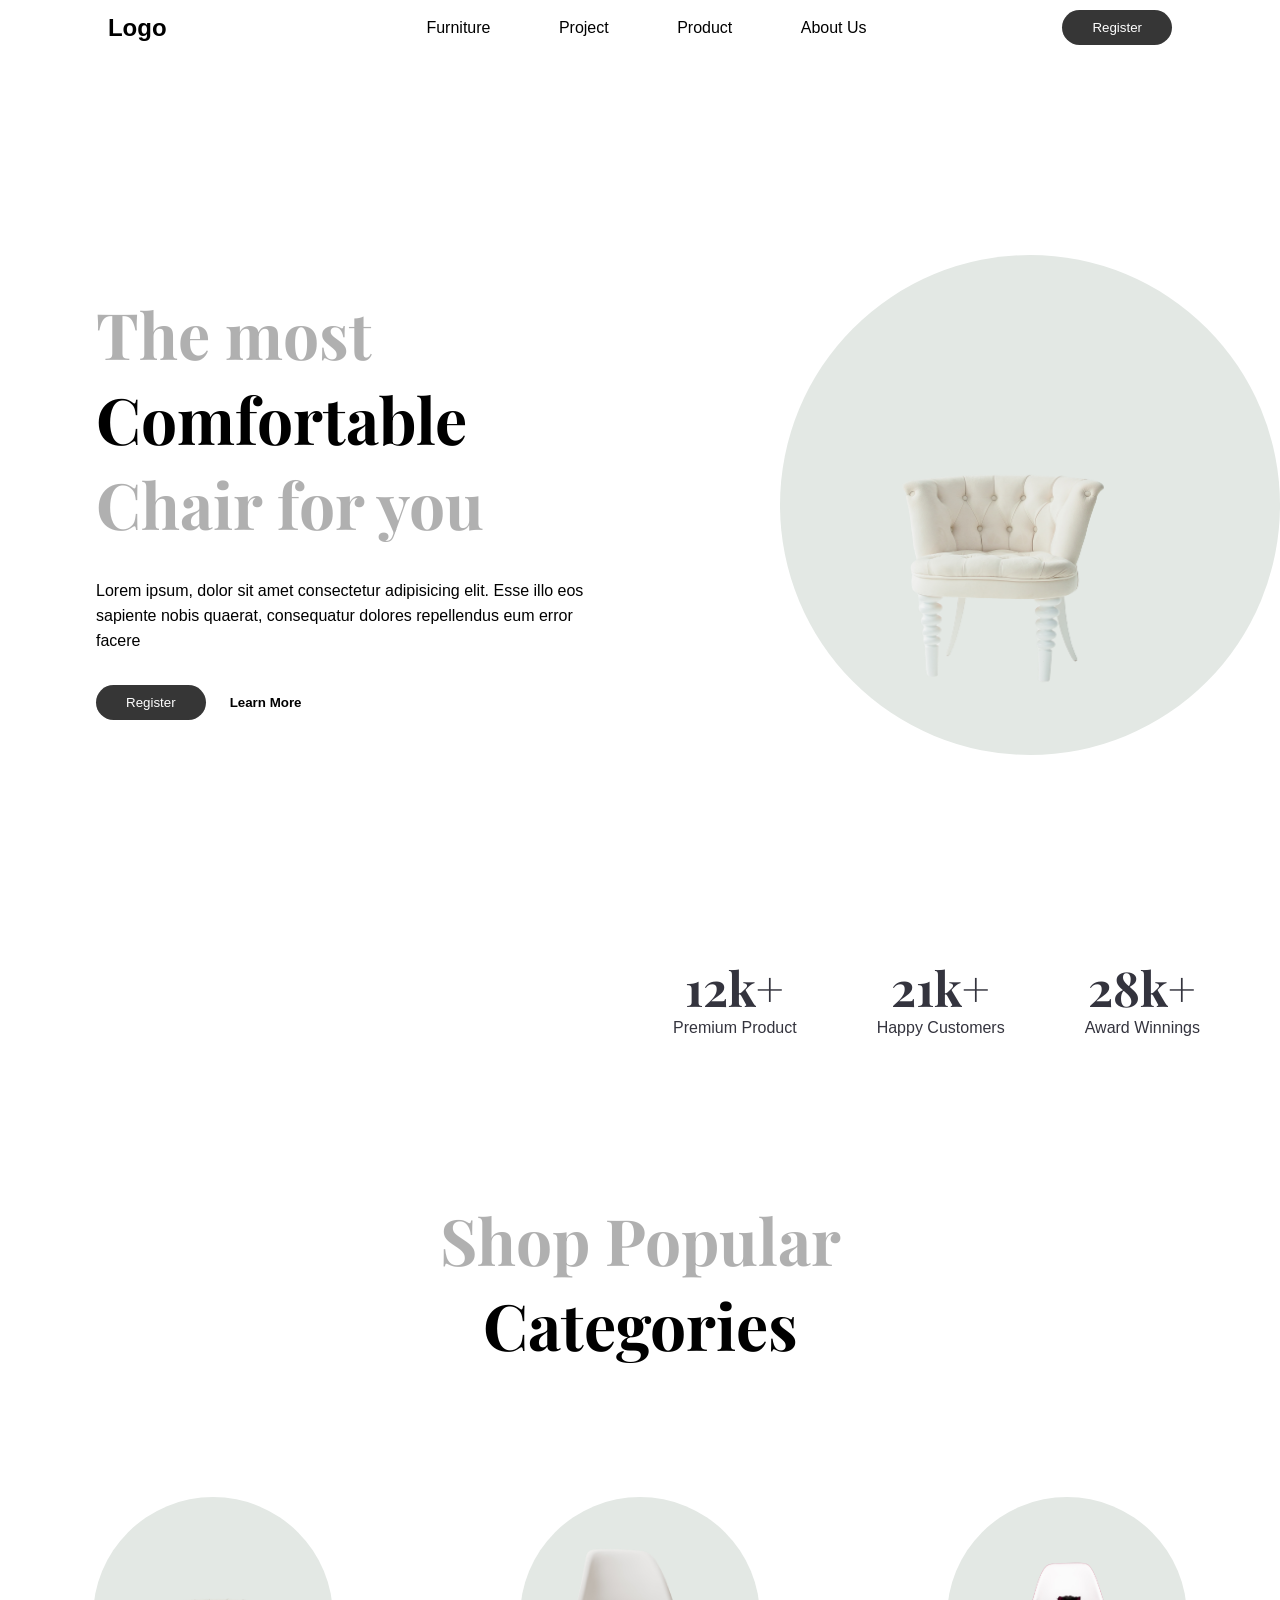
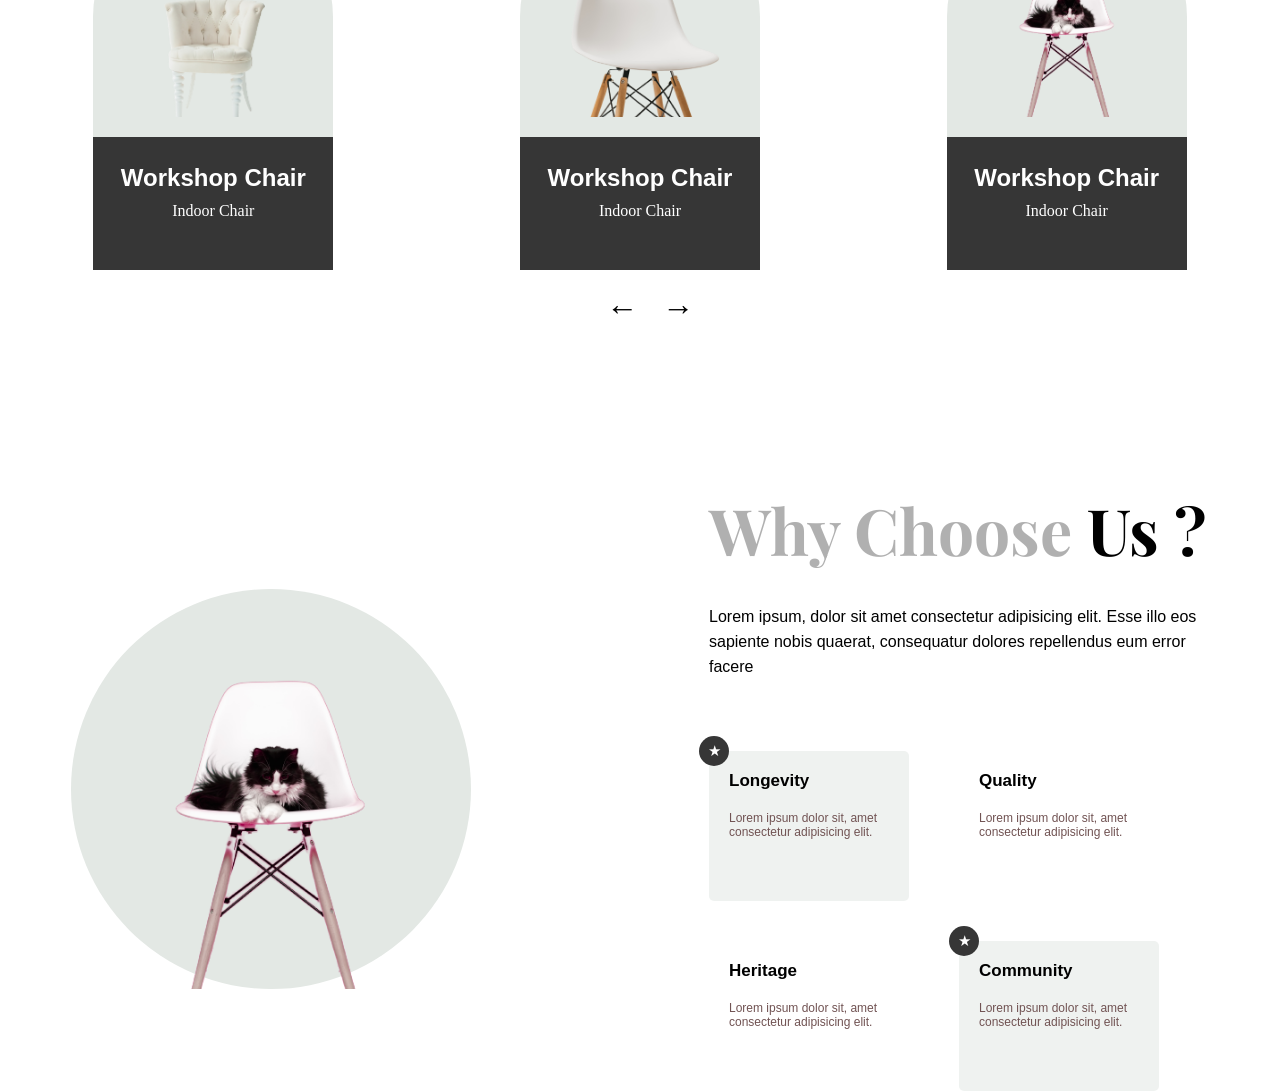
==== Chairs Project/index.html @ a160fc6c "new commit" ====
<!doctype html>
<html lang="en">
  <head>
    <meta charset="UTF-8" />
    <meta name="viewport" content="width=device-width, initial-scale=1.0" />
    <title>Chairs</title>
    <link rel="stylesheet" href="style.css" />
  </head>
  <body>
    <!-- Nav Start  -->
    <nav>
      <div class="logo">
        <h1>Logo</h1>
      </div>
      <ul>
        <li><a href="">Furniture</a></li>
        <li><a href="">Project</a></li>
        <li><a href="">Product</a></li>
        <li><a href="">About Us</a></li>
      </ul>
      <button class="btn-fill">Register</button>
    </nav>
    <!-- Nav End     -->

    <!-- Header Start -->
    <header>
      <div class="content-container">
        <h1 class="main-headings">
          The most<br />
          <span>Comfortable</span><br />
          Chair for you
        </h1>
        <p class="primary-headings">
          Lorem ipsum, dolor sit amet consectetur adipisicing elit. Esse illo
          eos sapiente nobis quaerat, consequatur dolores repellendus eum error
          facere
        </p>
        <div class="btns-container">
          <button class="btn-fill">Register</button>
          <button class="btn-outline">Learn More</button>
        </div>
      </div>

      <div class="img-container">
        <img
          src="Images/daniil-silantev-1P6AnKDw6S8-unsplash-removebg-preview.png"
          alt=""
        />
      </div>
    </header>
    <!-- Header End -->

    <!-- Popularity Start  -->

    <section class="popularity">
      <div class="popularity-one">
        <h1>12k+</h1>
        <p>Premium Product</p>
      </div>
      <div class="popularity-two">
        <h1>21k+</h1>
        <p>Happy Customers</p>
      </div>
      <div class="popularity-three">
        <h1>28k+</h1>
        <p>Award Winnings</p>
      </div>
    </section>
    <!-- Popularity End  -->

    <!-- Products Start  -->
    <section class="products-container">
      <h1 class="products-headings main-headings">
        Shop Popular <br />
        <span>Categories</span>
      </h1>
      <div class="products">
        <div class="product">
          <div class="product-img-layer">
            <div class="img img-one"></div>
          </div>
          <div class="product-content">
            <h1 class="product-name">Workshop Chair</h1>
            <p class="product-quality">Indoor Chair</p>
          </div>
        </div>
        <div class="product">
          <div class="product-img-layer">
            <div class="img img-two"></div>
          </div>
          <div class="product-content">
            <h1 class="product-name">Workshop Chair</h1>
            <p class="product-quality">Indoor Chair</p>
          </div>
        </div>
        <div class="product">
          <div class="product-img-layer">
            <div class="img img-three"></div>
          </div>
          <div class="product-content">
            <h1 class="product-name">Workshop Chair</h1>
            <p class="product-quality">Indoor Chair</p>
          </div>
        </div>
      </div>
      <div class="b-container">
        <button>&#x2190;</button>
        <button>&rarr;</button>
      </div>
    </section>
    <!-- Products End  -->

    <!-- Why Us Start  -->
    <section class="why-us">
      <div class="section-img-container">
        <div class="img-layer">
          <div class="img"></div>
        </div>
      </div>
      <div class="content-container">
        <h1 class="main-headings">
          Why Choose
          <span>Us ?</span>
        </h1>
        <p class="primary-headings">
          Lorem ipsum, dolor sit amet consectetur adipisicing elit. Esse illo
          eos sapiente nobis quaerat, consequatur dolores repellendus eum error
          facere
        </p>

        <div class="cards">
          <div class="card card-fill">
            <div class="star">&#9733;</div>
            <h1 class="card-title">Longevity</h1>
            <p class="card-info">
              Lorem ipsum dolor sit, amet consectetur adipisicing elit.
            </p>
          </div>
          <div class="card">
            <h1 class="card-title">Quality</h1>
            <p class="card-info">
              Lorem ipsum dolor sit, amet consectetur adipisicing elit.
            </p>
          </div>
          <div class="card">
            <h1 class="card-title">Heritage</h1>
            <p class="card-info">
              Lorem ipsum dolor sit, amet consectetur adipisicing elit.
            </p>
          </div>
          <div class="card card-fill">
            <div class="star">&#9733;</div>
            <h1 class="card-title">Community</h1>
            <p class="card-info">
              Lorem ipsum dolor sit, amet consectetur adipisicing elit.
            </p>
          </div>
        </div>
      </div>
    </section>
    <!-- Why Us End  -->
  </body>
</html>
---- Chairs Project/style.css ----
/* Resets  */
@import url("https://fonts.googleapis.com/css2?family=Playfair+Display:ital,wght@0,400..900;1,400..900&display=swap");

* {
  margin: 0;
  padding: 0;
  box-sizing: border-box;
}

:root {
  --main-color: #e3e8e4;
  --primary-color: #363636;
  --main-font: "Playfair Display", serif;
}

/* Nav Start  */
nav {
  display: flex;
  justify-content: space-around;
  align-items: center;
  text-align: center;
  font-family: sans-serif;
  padding: 10px;
}

ul li {
  display: inline;
  list-style: none;
}

ul li a {
  text-decoration: none;
  color: #000;
  margin-left: 4rem;
}

ul li a:hover {
  border-bottom: 5px solid var(--primary-color);
  padding-bottom: 10px;
}

.btn-fill {
  padding: 10px 30px;
  background: var(--primary-color);
  border: none;
  border-radius: 100px;
  color: #fff;
  cursor: pointer;
}

.btn-outline {
  background: transparent;
  border: none;
  margin-left: 20px;
  font-weight: bold;
  cursor: pointer;
}

/* Nav End  */

/* Header Start  */

header {
  height: 100vh;
  display: flex;
  flex-wrap: wrap;
  justify-content: space-between;
  align-items: center;
}

.content-container {
  margin-left: 6rem;
}

.main-headings {
  font-size: 4rem;
  font-family: var(--main-font);
  color: #0000004f;
  margin-bottom: 2rem;
}

.main-headings span {
  color: #000;
}

.primary-headings {
  max-width: 500px;
  font-family: sans-serif;
  line-height: 25px;
  margin-bottom: 2rem;
}

.img-container {
  width: 500px;
  height: 500px;
  background: var(--main-color);
  border-radius: 100%;
}

.img-container img {
  width: 400px;
  height: 500px;
  margin-left: 20px;
  margin-bottom: 40px;
}

/* Header End  */

/* Popularity Strart */

.popularity {
  display: flex;
  justify-content: flex-end;
  align-items: center;
}

.popularity div {
  margin-right: 5rem;
}

.popularity div h1 {
  font-size: 3rem;
  text-align: center;
  color: #34343e;
  font-family: var(--main-font);
}

.popularity div p {
  color: #34343e;
  font-family: sans-serif;
}
/* Popularity End */

/* Products Start  */

.products-headings {
  text-align: center;
  margin-top: 10rem;
  margin-bottom: 5rem;
  font-size: 4rem;
  color: #0000004f;
}

.products {
  display: flex;
  flex-wrap: wrap;
  justify-content: space-around;
  align-items: center;
}

.product {
  display: flex;
  flex-direction: column;
  justify-content: center;
  align-items: center;
  margin-top: 50px;
}

.product .product-img-layer {
  background-color: var(--main-color);
  border-top-left-radius: 200px;
  border-top-right-radius: 200px;
  padding: 20px;
}

.product .product-img-layer .img {
  width: 200px;
  height: 200px;
}

.product .product-img-layer .img-one {
  background: url(Images/daniil-silantev-1P6AnKDw6S8-unsplash-removebg-preview.png);
  background-size: cover;
  background-position: center;
}

.product .product-img-layer .img-two {
  background: url(Images/bruno-emmanuelle--MUoHL1XULM-unsplash-removebg-preview.png);
  background-size: cover;
  background-position: center;
}

.product .product-img-layer .img-three {
  background: url(Images/scott-webb-eD853mTbBA0-unsplash-removebg-preview.png);
  background-size: cover;
  background-position: center;
}

.product-content {
  background: var(--primary-color);
  padding: 27px;
  padding-bottom: 50px;
  width: 240px;
  text-align: center;
  color: #fff;
}

.product-content .product-name {
  font-family: sans-serif;
  margin-bottom: 10px;
}

.b-container {
  text-align: center;
}

.product-content .product-name {
  font-family: sans-serif;
  margin-bottom: 10px;
}

.b-container button {
  border: none;
  background: transparent;
  font-size: 2rem;
  cursor: pointer;
  margin: 0 auto;
  margin-left: 20px;
  margin-top: 20px;
}
/* Products End  */

/* Why Choose Us Start */
.why-us {
  display: flex;
  flex-wrap: wrap;
  justify-content: space-around;
  align-items: center;
  margin-top: 10rem;
}

.why-us .img-layer {
  width: 400px;
  height: 400px;
  background: var(--main-color);
  border-radius: 100%;
}

.why-us .img-layer .img {
  width: 400px;
  height: 400px;
  background: url(Images/scott-webb-eD853mTbBA0-unsplash-removebg-preview.png);
  background-size: cover;
  background-position: center;
}

.cards {
  display: grid;
  grid-template-columns: 2fr 2fr;
}

.card {
  width: 200px;
  height: 150px;
  padding: 20px;
  margin-top: 40px;
  border-radius: 5px;
}

.card.card-fill {
  background: #e3e8e490;
  position: relative;
}

.card-fill .star {
  width: 10px;
  height: 10px;
  padding: 15px;
  border-radius: 100%;
  background: var(--primary-color);
  position: absolute;
  top: -15px;
  left: -10px;
  display: flex;
  justify-content: center;
  align-items: center;
  font-size: 15px;
  color: #fff;
}

.card h1 {
  color: #000;
  font-family: sans-serif;
  font-size: 17px;
}

.card p {
  color: #715353;
  font-family: sans-serif;
  font-size: 12px;
  margin-top: 20px;
}
/* Why Choose Us End */
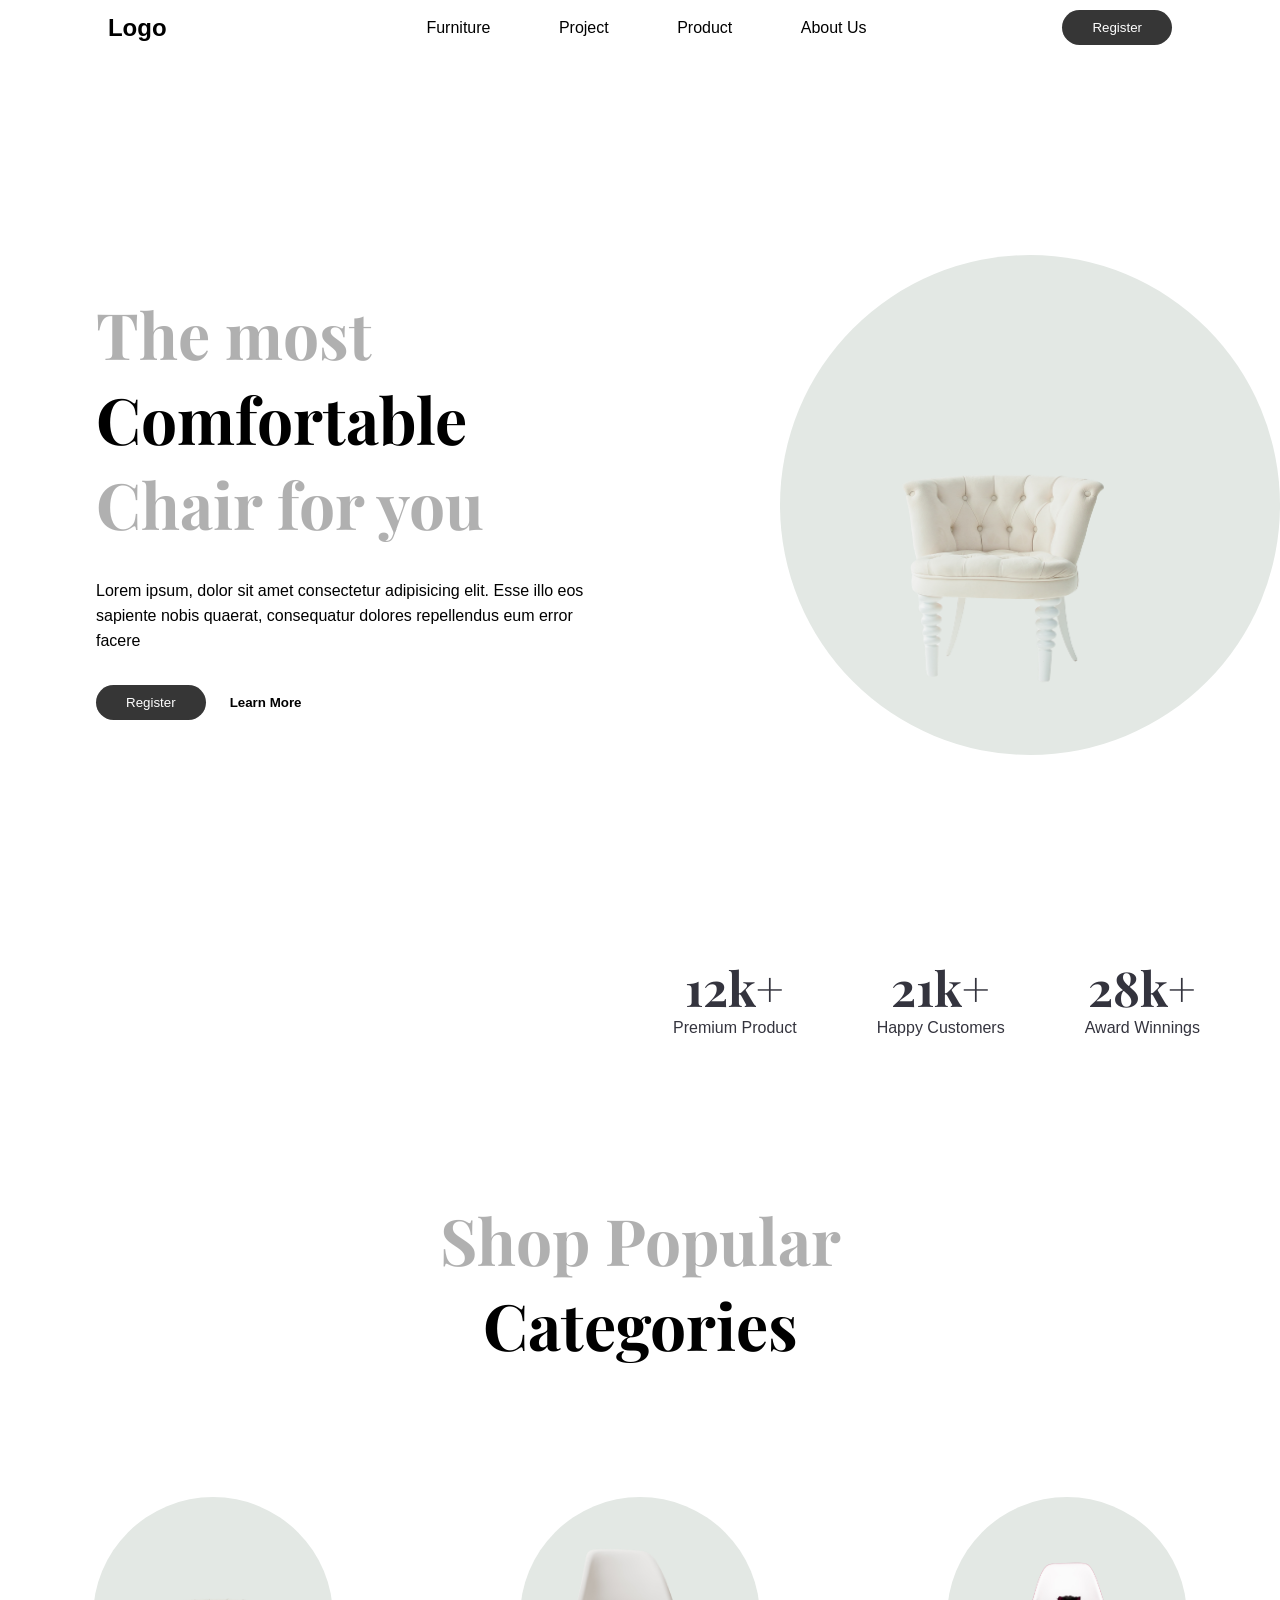
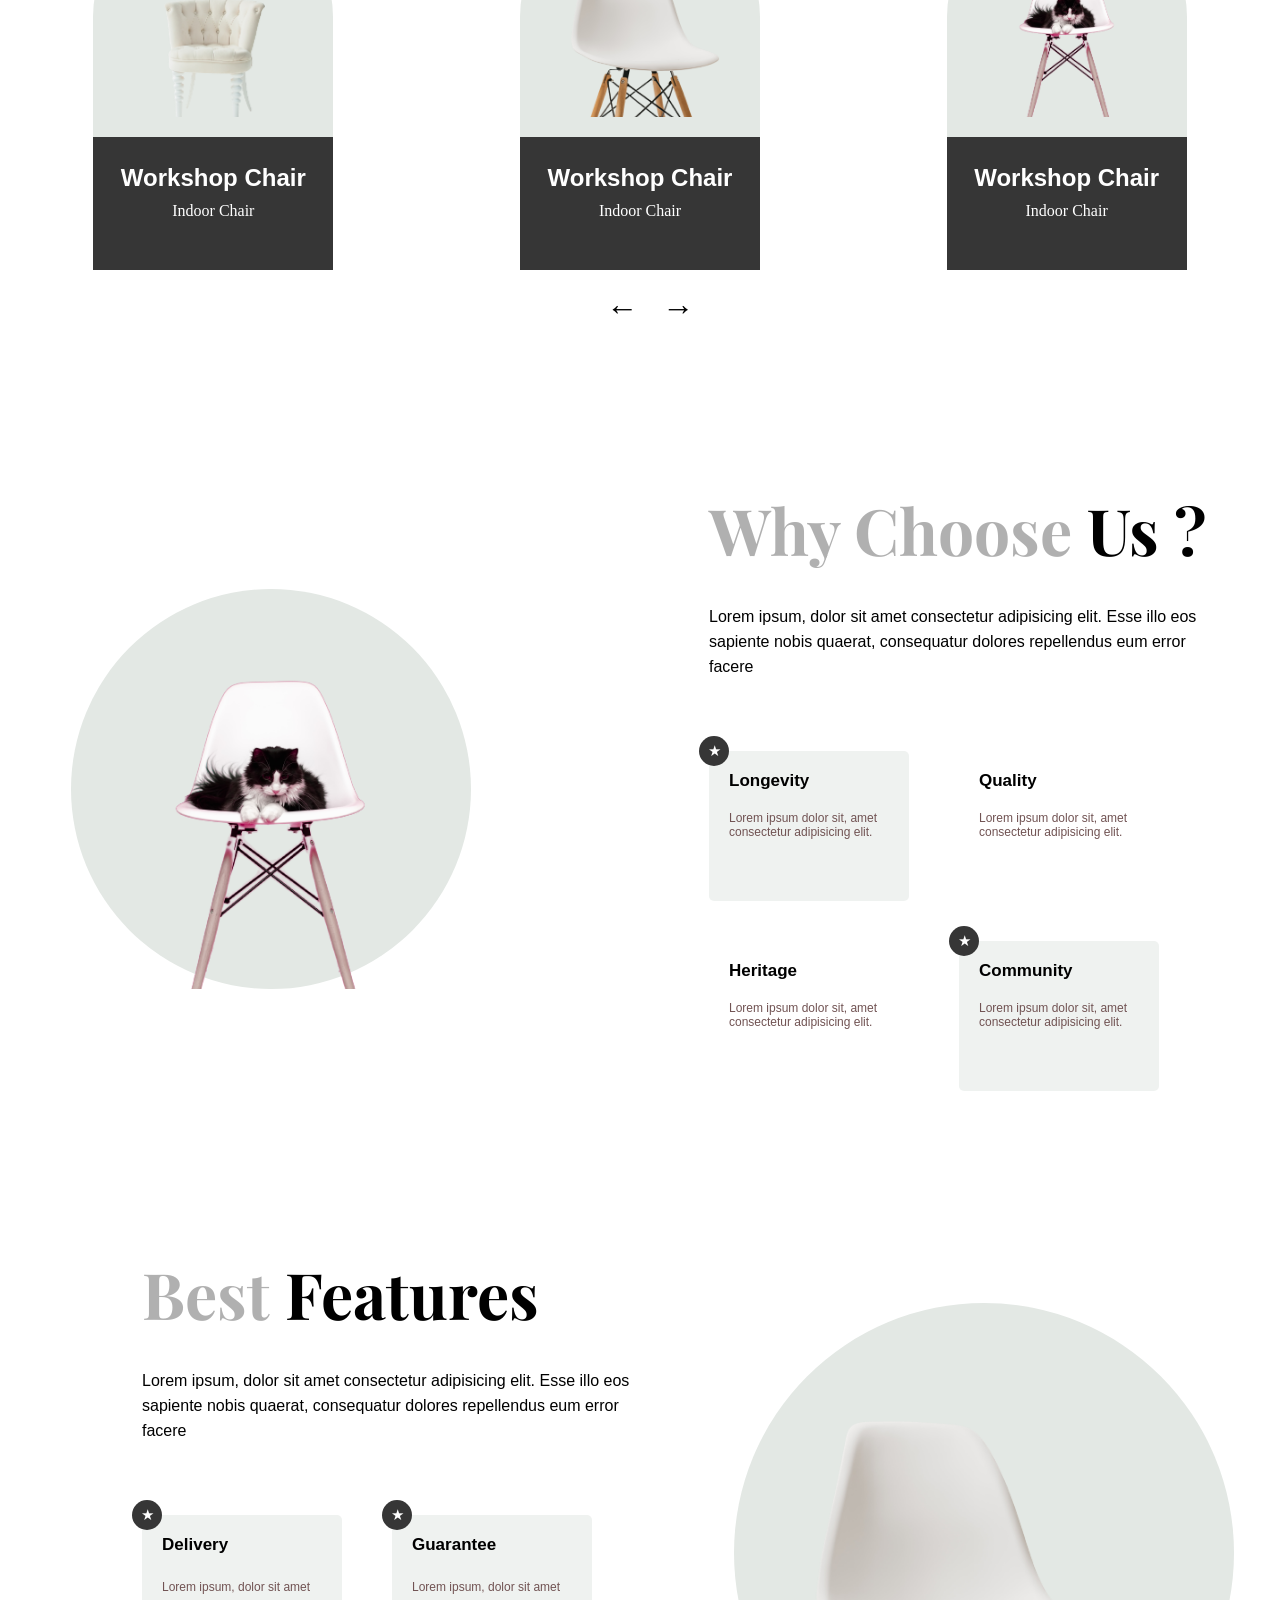
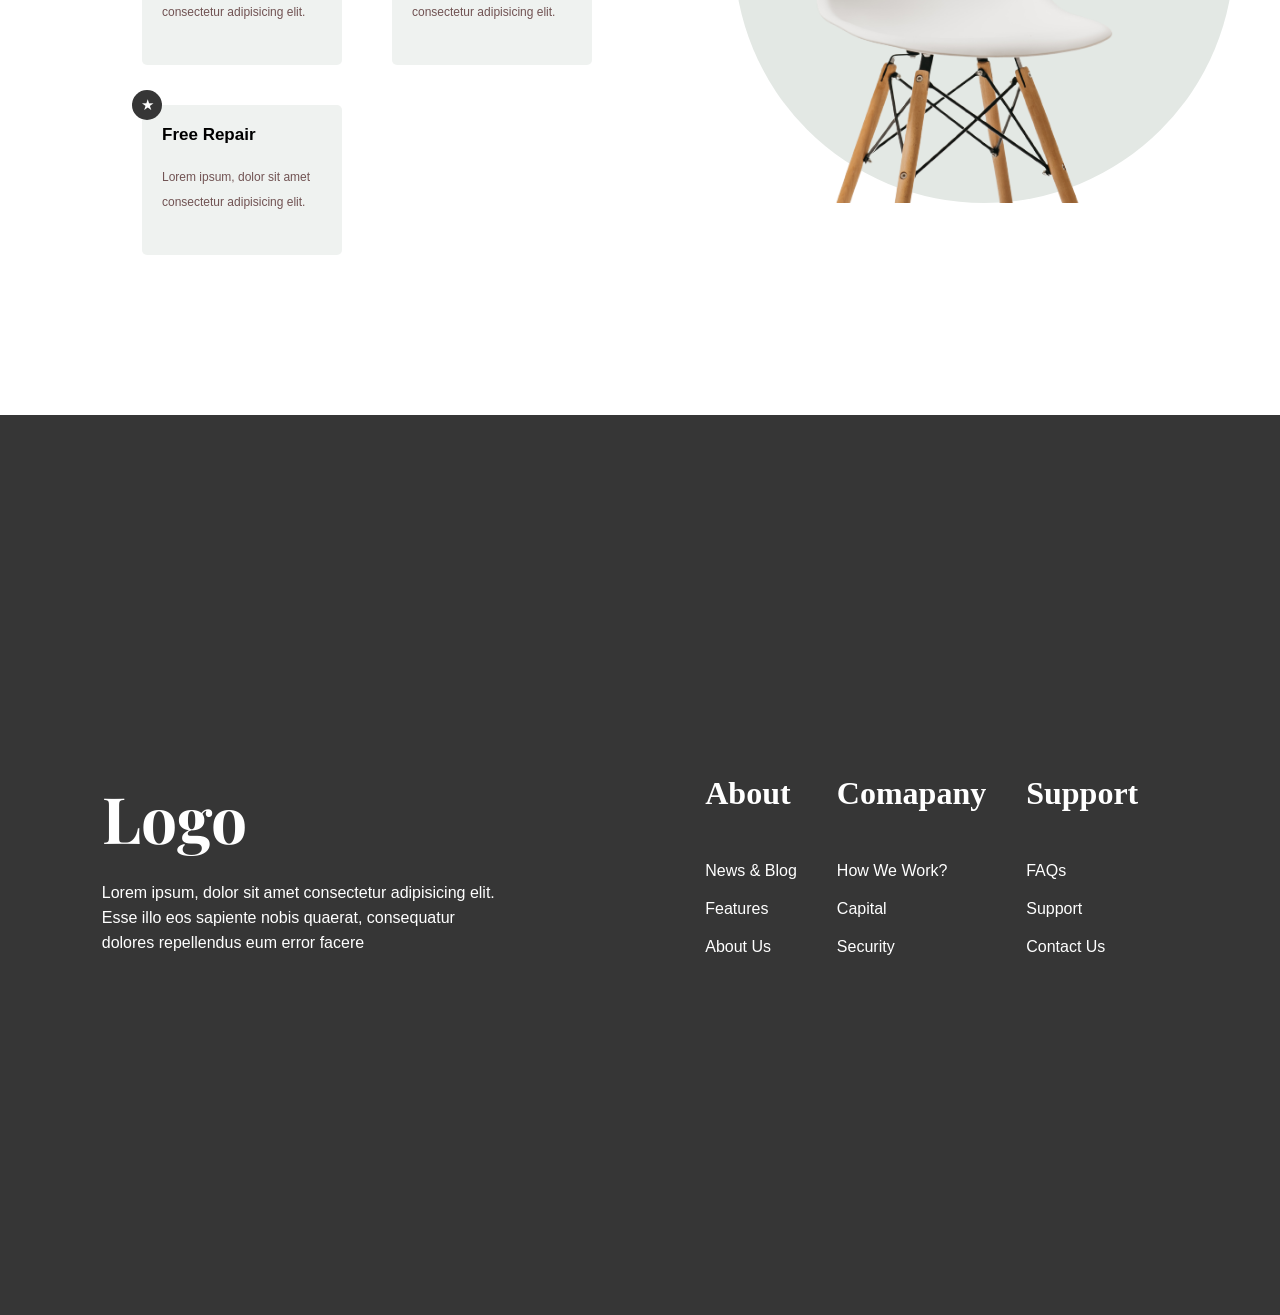
==== commit c6882bcc: "Chairs completed" ====
--- a/Chairs Project/index.html
+++ b/Chairs Project/index.html
@@ -159,5 +159,85 @@
       </div>
     </section>
     <!-- Why Us End  -->
+
+    <!-- Features Start  -->
+
+    <section class="features">
+      <div class="content-container">
+        <h1 class="main-headings">
+          Best
+          <span>Features</span>
+        </h1>
+        <p class="primary-headings">
+          Lorem ipsum, dolor sit amet consectetur adipisicing elit. Esse illo
+          eos sapiente nobis quaerat, consequatur dolores repellendus eum error
+          facere
+        </p>
+
+        <div class="cards">
+          <div class="card card-fill">
+            <div class="star">&#9733;</div>
+            <h1>Delivery</h1>
+            <p class="primary-headings">
+              Lorem ipsum, dolor sit amet consectetur adipisicing elit.
+            </p>
+          </div>
+          <div class="card card-fill">
+            <div class="star">&#9733;</div>
+            <h1>Guarantee</h1>
+            <p class="primary-headings">
+              Lorem ipsum, dolor sit amet consectetur adipisicing elit.
+            </p>
+          </div>
+          <div class="card card-fill">
+            <div class="star">&#9733;</div>
+            <h1>Free Repair</h1>
+            <p class="primary-headings">
+              Lorem ipsum, dolor sit amet consectetur adipisicing elit.
+            </p>
+          </div>
+        </div>
+      </div>
+      <div class="img-container d-none">
+        <img
+          src="Images/bruno-emmanuelle--MUoHL1XULM-unsplash-removebg-preview.png"
+          alt=""
+        />
+      </div>
+    </section>
+    <!-- Features End  -->
+
+    <!-- Footer Start  -->
+    <footer>
+      <div class="logo-container">
+        <h1>Logo</h1>
+        <p>
+          Lorem ipsum, dolor sit amet consectetur adipisicing elit. Esse illo
+          eos sapiente nobis quaerat, consequatur dolores repellendus eum error
+          facere
+        </p>
+      </div>
+      <div class="about-company">
+        <div class="container">
+          <h1>About</h1>
+          <p>News & Blog</p>
+          <p>Features</p>
+          <p>About Us</p>
+        </div>
+        <div class="container">
+          <h1>Comapany</h1>
+          <p>How We Work?</p>
+          <p>Capital</p>
+          <p>Security</p>
+        </div>
+        <div class="container">
+          <h1>Support</h1>
+          <p>FAQs</p>
+          <p>Support</p>
+          <p>Contact Us</p>
+        </div>
+      </div>
+    </footer>
+    <!-- Footer End  -->
   </body>
 </html>
--- a/Chairs Project/style.css
+++ b/Chairs Project/style.css
@@ -291,3 +291,127 @@
   margin-top: 20px;
 }
 /* Why Choose Us End */
+
+/* Features Start  */
+
+.features {
+  margin-top: 10rem;
+  display: flex;
+  flex-wrap: wrap;
+  justify-content: space-around;
+  align-items: center;
+}
+/* Features End  */
+
+/* Footer Start  */
+
+footer {
+  background: var(--primary-color);
+  margin-top: 10rem;
+  display: flex;
+  flex-wrap: wrap;
+  justify-content: space-around;
+  align-items: center;
+  height: 100vh;
+  color: #fff;
+}
+
+footer .logo-container h1 {
+  font-size: 4rem;
+  font-family: var(--main-font);
+  margin-bottom: 20px;
+}
+
+footer .logo-container p {
+  max-width: 400px;
+  font-family: sans-serif;
+  line-height: 25px;
+}
+
+footer .about-company {
+  display: flex;
+  flex-wrap: wrap;
+  justify-content: center;
+  align-items: center;
+}
+
+footer .about-company .container {
+  margin-right: 40px;
+  margin-top: 20px;
+}
+
+.about-company .container h1 {
+  margin-bottom: 50px;
+}
+
+.about-company .container p {
+  margin-bottom: 20px;
+  font-family: sans-serif;
+}
+/* Footer End  */
+
+/* Responsiveness  */
+
+@media only screen and (max-width: 1150px) {
+  .img-container {
+    width: 340px;
+    height: 340px;
+  }
+  .d-none {
+    display: none;
+  }
+}
+
+@media only screen and (max-width: 900px) {
+  header {
+    height: 120vh;
+    text-align: center;
+    justify-content: center;
+  }
+
+  header .content-container {
+    margin-bottom: 6rem;
+    margin-top: 4rem;
+    margin-left: 0;
+  }
+
+  .popularity {
+    margin-top: 22rem;
+    text-align: center;
+  }
+}
+
+@media only screen and (max-width: 600px) {
+  .primary-headings {
+    width: 350px;
+  }
+
+  .img-container {
+    width: 350px;
+    height: 350px;
+  }
+
+  .popularity div h1 {
+    font-size: 2rem;
+  }
+
+  .poularity div {
+    font-size: 0.9rem;
+    text-align: center;
+    margin: 0 auto;
+    margin-top: 7rem;
+  }
+
+  .main-headings {
+    font-size: 3rem;
+    text-align: center;
+  }
+
+  .cards {
+    margin-right: 5rem;
+  }
+
+  .card-fill {
+    margin-left: 10px;
+  }
+}
